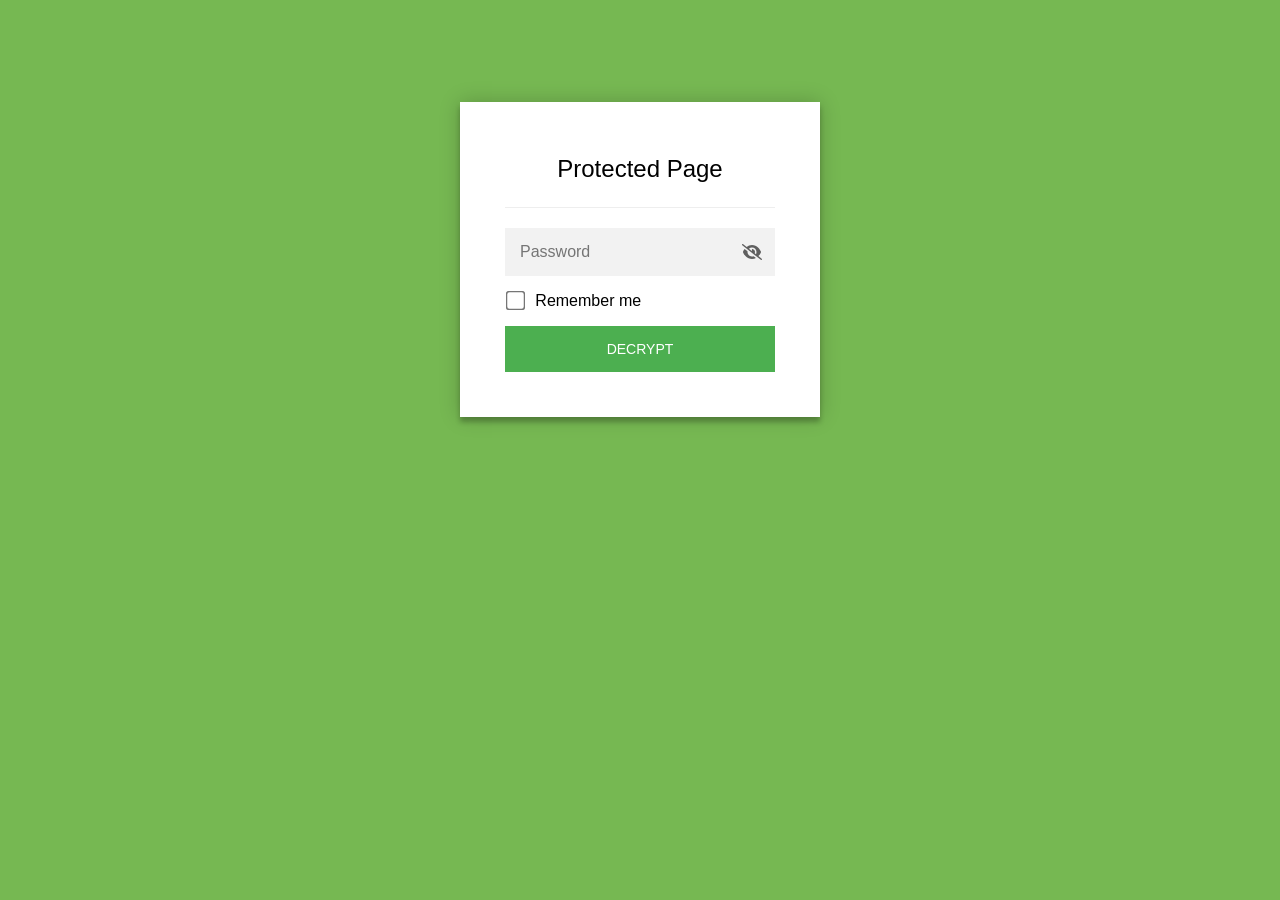
==== docs/index.html @ 64b83729 "Publish password-protected ACE prototype to GitHub Pages 加密版（StatiCrypt）放在 docs/，供 GitHub Pages 發佈。 " ====
<!DOCTYPE html>
<html class="staticrypt-html">
    <head>
        <meta charset="utf-8" />
        <title>Protected Page</title>
        <meta name="viewport" content="width=device-width, initial-scale=1" />

        <!-- do not cache this page -->
        <meta http-equiv="cache-control" content="max-age=0" />
        <meta http-equiv="cache-control" content="no-cache" />
        <meta http-equiv="expires" content="0" />
        <meta http-equiv="expires" content="Tue, 01 Jan 1980 1:00:00 GMT" />
        <meta http-equiv="pragma" content="no-cache" />

        <style>
            .staticrypt-hr {
                margin-top: 20px;
                margin-bottom: 20px;
                border: 0;
                border-top: 1px solid #eee;
            }

            .staticrypt-page {
                width: 360px;
                padding: 8% 0 0;
                margin: auto;
                box-sizing: border-box;
            }

            .staticrypt-form {
                position: relative;
                z-index: 1;
                background: #ffffff;
                max-width: 360px;
                margin: 0 auto 100px;
                padding: 45px;
                text-align: center;
                box-shadow: 0 0 20px 0 rgba(0, 0, 0, 0.2), 0 5px 5px 0 rgba(0, 0, 0, 0.24);
            }

            .staticrypt-form input[type="password"],
            input[type="text"] {
                background: inherit;
                border: 0;
                box-sizing: border-box; /* This ensures padding is included in the total width */
                font-size: 14px;
                outline: 0;
                padding: 15px 30px 15px 15px; /* Adjust the padding to ensure there is space for the icon */
                width: 100%;
            }

            .staticrypt-password-container {
                position: relative;
                outline: 0;
                background: #f2f2f2;
                width: 100%;
                border: 0;
                margin: 0 0 15px;
                box-sizing: border-box;
            }

            .staticrypt-toggle-password-visibility {
                cursor: pointer;
                height: 20px;
                opacity: 60%;
                padding: 13px;
                position: absolute;
                right: 0;
                top: 50%;
                transform: translateY(-50%);
                width: 20px;
            }

            .staticrypt-form .staticrypt-decrypt-button {
                text-transform: uppercase;
                outline: 0;
                background: #4CAF50;
                width: 100%;
                border: 0;
                padding: 15px;
                color: #ffffff;
                font-size: 14px;
                cursor: pointer;
            }

            .staticrypt-form .staticrypt-decrypt-button:hover,
            .staticrypt-form .staticrypt-decrypt-button:active,
            .staticrypt-form .staticrypt-decrypt-button:focus {
                background: #4CAF50;
                filter: brightness(92%);
            }

            .staticrypt-html {
                height: 100%;
            }

            .staticrypt-body {
                height: 100%;
                margin: 0;
            }

            .staticrypt-content {
                height: 100%;
                margin-bottom: 1em;
                background: #76B852;
                font-family: "Arial", sans-serif;
                -webkit-font-smoothing: antialiased;
                -moz-osx-font-smoothing: grayscale;
            }

            .staticrypt-instructions {
                margin-top: -1em;
                margin-bottom: 1em;
            }

            .staticrypt-title {
                font-size: 1.5em;
            }

            label.staticrypt-remember {
                display: flex;
                align-items: center;
                margin-bottom: 1em;
            }

            .staticrypt-remember input[type="checkbox"] {
                transform: scale(1.5);
                margin-right: 1em;
            }

            .hidden {
                display: none !important;
            }

            .staticrypt-spinner-container {
                height: 100%;
                display: flex;
                align-items: center;
                justify-content: center;
            }

            .staticrypt-spinner {
                display: inline-block;
                width: 2rem;
                height: 2rem;
                vertical-align: text-bottom;
                border: 0.25em solid gray;
                border-right-color: transparent;
                border-radius: 50%;
                -webkit-animation: spinner-border 0.75s linear infinite;
                animation: spinner-border 0.75s linear infinite;
                animation-duration: 0.75s;
                animation-timing-function: linear;
                animation-delay: 0s;
                animation-iteration-count: infinite;
                animation-direction: normal;
                animation-fill-mode: none;
                animation-play-state: running;
                animation-name: spinner-border;
            }

            @keyframes spinner-border {
                100% {
                    transform: rotate(360deg);
                }
            }

            @media screen and (-webkit-min-device-pixel-ratio: 0) {
                .staticrypt-form input[type="password"],
                input[type="text"] {
                    font-size: 16px;
                }
            }
        </style>
    </head>

    <body class="staticrypt-body">
        <div id="staticrypt_loading" class="staticrypt-spinner-container">
            <div class="staticrypt-spinner"></div>
        </div>

        <div id="staticrypt_content" class="staticrypt-content hidden">
            <div class="staticrypt-page">
                <div class="staticrypt-form">
                    <div class="staticrypt-instructions">
                        <p class="staticrypt-title">Protected Page</p>
                        <p></p>
                    </div>

                    <hr class="staticrypt-hr" />

                    <form id="staticrypt-form" action="#" method="post">
                        <div class="staticrypt-password-container">
                            <input
                                id="staticrypt-password"
                                type="password"
                                name="password"
                                placeholder="Password"
                                autofocus
                            />

                            <img
                                class="staticrypt-toggle-password-visibility"
                                alt="Show password"
                                title="Show password"
                                src="[data-uri]"
                            />
                        </div>

                        <label id="staticrypt-remember-label" class="staticrypt-remember hidden">
                            <input id="staticrypt-remember" type="checkbox" name="remember" />
                            Remember me
                        </label>

                        <input type="submit" class="staticrypt-decrypt-button" value="DECRYPT" />
                    </form>
                </div>
            </div>
        </div>

        <script>
            // these variables will be filled when generating the file - the template format is 'variable_name'
            const staticryptInitiator = ((function(){
  const exports = {};
  const cryptoEngine = ((function(){
  const exports = {};
  const { subtle } = crypto;

const IV_BITS = 16 * 8;
const HEX_BITS = 4;
const ENCRYPTION_ALGO = "AES-CBC";

/**
 * Translates between utf8 encoded hexadecimal strings
 * and Uint8Array bytes.
 */
const HexEncoder = {
    /**
     * hex string -> bytes
     * @param {string} hexString
     * @returns {Uint8Array}
     */
    parse: function (hexString) {
        if (hexString.length % 2 !== 0) throw "Invalid hexString";
        const arrayBuffer = new Uint8Array(hexString.length / 2);

        for (let i = 0; i < hexString.length; i += 2) {
            const byteValue = parseInt(hexString.substring(i, i + 2), 16);
            if (isNaN(byteValue)) {
                throw "Invalid hexString";
            }
            arrayBuffer[i / 2] = byteValue;
        }
        return arrayBuffer;
    },

    /**
     * bytes -> hex string
     * @param {Uint8Array} bytes
     * @returns {string}
     */
    stringify: function (bytes) {
        const hexBytes = [];

        for (let i = 0; i < bytes.length; ++i) {
            let byteString = bytes[i].toString(16);
            if (byteString.length < 2) {
                byteString = "0" + byteString;
            }
            hexBytes.push(byteString);
        }
        return hexBytes.join("");
    },
};

/**
 * Translates between utf8 strings and Uint8Array bytes.
 */
const UTF8Encoder = {
    parse: function (str) {
        return new TextEncoder().encode(str);
    },

    stringify: function (bytes) {
        return new TextDecoder().decode(bytes);
    },
};

/**
 * Salt and encrypt a msg with a password.
 */
async function encrypt(msg, hashedPassword) {
    // Must be 16 bytes, unpredictable, and preferably cryptographically random. However, it need not be secret.
    // https://developer.mozilla.org/en-US/docs/Web/API/SubtleCrypto/encrypt#parameters
    const iv = crypto.getRandomValues(new Uint8Array(IV_BITS / 8));

    const key = await subtle.importKey("raw", HexEncoder.parse(hashedPassword), ENCRYPTION_ALGO, false, ["encrypt"]);

    const encrypted = await subtle.encrypt(
        {
            name: ENCRYPTION_ALGO,
            iv: iv,
        },
        key,
        UTF8Encoder.parse(msg)
    );

    // iv will be 32 hex characters, we prepend it to the ciphertext for use in decryption
    return HexEncoder.stringify(iv) + HexEncoder.stringify(new Uint8Array(encrypted));
}
exports.encrypt = encrypt;

/**
 * Decrypt a salted msg using a password.
 *
 * @param {string} encryptedMsg
 * @param {string} hashedPassword
 * @returns {Promise<string>}
 */
async function decrypt(encryptedMsg, hashedPassword) {
    const ivLength = IV_BITS / HEX_BITS;
    const iv = HexEncoder.parse(encryptedMsg.substring(0, ivLength));
    const encrypted = encryptedMsg.substring(ivLength);

    const key = await subtle.importKey("raw", HexEncoder.parse(hashedPassword), ENCRYPTION_ALGO, false, ["decrypt"]);

    const outBuffer = await subtle.decrypt(
        {
            name: ENCRYPTION_ALGO,
            iv: iv,
        },
        key,
        HexEncoder.parse(encrypted)
    );

    return UTF8Encoder.stringify(new Uint8Array(outBuffer));
}
exports.decrypt = decrypt;

/**
 * Salt and hash the password so it can be stored in localStorage without opening a password reuse vulnerability.
 *
 * @param {string} password
 * @param {string} salt
 * @returns {Promise<string>}
 */
async function hashPassword(password, salt) {
    // we hash the password in multiple steps, each adding more iterations. This is because we used to allow less
    // iterations, so for backward compatibility reasons, we need to support going from that to more iterations.
    let hashedPassword = await hashLegacyRound(password, salt);

    hashedPassword = await hashSecondRound(hashedPassword, salt);

    return hashThirdRound(hashedPassword, salt);
}
exports.hashPassword = hashPassword;

/**
 * This hashes the password with 1k iterations. This is a low number, we need this function to support backwards
 * compatibility.
 *
 * @param {string} password
 * @param {string} salt
 * @returns {Promise<string>}
 */
function hashLegacyRound(password, salt) {
    return pbkdf2(password, salt, 1000, "SHA-1");
}
exports.hashLegacyRound = hashLegacyRound;

/**
 * Add a second round of iterations. This is because we used to use 1k, so for backwards compatibility with
 * remember-me/autodecrypt links, we need to support going from that to more iterations.
 *
 * @param hashedPassword
 * @param salt
 * @returns {Promise<string>}
 */
function hashSecondRound(hashedPassword, salt) {
    return pbkdf2(hashedPassword, salt, 14000, "SHA-256");
}
exports.hashSecondRound = hashSecondRound;

/**
 * Add a third round of iterations to bring total number to 600k. This is because we used to use 1k, then 15k, so for
 * backwards compatibility with remember-me/autodecrypt links, we need to support going from that to more iterations.
 *
 * @param hashedPassword
 * @param salt
 * @returns {Promise<string>}
 */
function hashThirdRound(hashedPassword, salt) {
    return pbkdf2(hashedPassword, salt, 585000, "SHA-256");
}
exports.hashThirdRound = hashThirdRound;

/**
 * Salt and hash the password so it can be stored in localStorage without opening a password reuse vulnerability.
 *
 * @param {string} password
 * @param {string} salt
 * @param {int} iterations
 * @param {string} hashAlgorithm
 * @returns {Promise<string>}
 */
async function pbkdf2(password, salt, iterations, hashAlgorithm) {
    const key = await subtle.importKey("raw", UTF8Encoder.parse(password), "PBKDF2", false, ["deriveBits"]);

    const keyBytes = await subtle.deriveBits(
        {
            name: "PBKDF2",
            hash: hashAlgorithm,
            iterations,
            salt: UTF8Encoder.parse(salt),
        },
        key,
        256
    );

    return HexEncoder.stringify(new Uint8Array(keyBytes));
}

function generateRandomSalt() {
    const bytes = crypto.getRandomValues(new Uint8Array(128 / 8));

    return HexEncoder.stringify(new Uint8Array(bytes));
}
exports.generateRandomSalt = generateRandomSalt;

async function signMessage(hashedPassword, message) {
    const key = await subtle.importKey(
        "raw",
        HexEncoder.parse(hashedPassword),
        {
            name: "HMAC",
            hash: "SHA-256",
        },
        false,
        ["sign"]
    );
    const signature = await subtle.sign("HMAC", key, UTF8Encoder.parse(message));

    return HexEncoder.stringify(new Uint8Array(signature));
}
exports.signMessage = signMessage;

function getRandomAlphanum() {
    const possibleCharacters = "abcdefghijklmnopqrstuvwxyzABCDEFGHIJKLMNOPQRSTUVWXYZ0123456789";

    let byteArray;
    let parsedInt;

    // Keep generating new random bytes until we get a value that falls
    // within a range that can be evenly divided by possibleCharacters.length
    do {
        byteArray = crypto.getRandomValues(new Uint8Array(1));
        // extract the lowest byte to get an int from 0 to 255 (probably unnecessary, since we're only generating 1 byte)
        parsedInt = byteArray[0] & 0xff;
    } while (parsedInt >= 256 - (256 % possibleCharacters.length));

    // Take the modulo of the parsed integer to get a random number between 0 and totalLength - 1
    const randomIndex = parsedInt % possibleCharacters.length;

    return possibleCharacters[randomIndex];
}

/**
 * Generate a random string of a given length.
 *
 * @param {int} length
 * @returns {string}
 */
function generateRandomString(length) {
    let randomString = "";

    for (let i = 0; i < length; i++) {
        randomString += getRandomAlphanum();
    }

    return randomString;
}
exports.generateRandomString = generateRandomString;

  return exports;
})());
const codec = ((function(){
  const exports = {};
  /**
 * Initialize the codec with the provided cryptoEngine - this return functions to encode and decode messages.
 *
 * @param cryptoEngine - the engine to use for encryption / decryption
 */
function init(cryptoEngine) {
    const exports = {};

    /**
     * Top-level function for encoding a message.
     * Includes password hashing, encryption, and signing.
     *
     * @param {string} msg
     * @param {string} password
     * @param {string} salt
     *
     * @returns {string} The encoded text
     */
    async function encode(msg, password, salt) {
        const hashedPassword = await cryptoEngine.hashPassword(password, salt);

        const encrypted = await cryptoEngine.encrypt(msg, hashedPassword);

        // we use the hashed password in the HMAC because this is effectively what will be used a password (so we can store
        // it in localStorage safely, we don't use the clear text password)
        const hmac = await cryptoEngine.signMessage(hashedPassword, encrypted);

        return hmac + encrypted;
    }
    exports.encode = encode;

    /**
     * Encode using a password that has already been hashed. This is useful to encode multiple messages in a row, that way
     * we don't need to hash the password multiple times.
     *
     * @param {string} msg
     * @param {string} hashedPassword
     *
     * @returns {string} The encoded text
     */
    async function encodeWithHashedPassword(msg, hashedPassword) {
        const encrypted = await cryptoEngine.encrypt(msg, hashedPassword);

        // we use the hashed password in the HMAC because this is effectively what will be used a password (so we can store
        // it in localStorage safely, we don't use the clear text password)
        const hmac = await cryptoEngine.signMessage(hashedPassword, encrypted);

        return hmac + encrypted;
    }
    exports.encodeWithHashedPassword = encodeWithHashedPassword;

    /**
     * Top-level function for decoding a message.
     * Includes signature check and decryption.
     *
     * @param {string} signedMsg
     * @param {string} hashedPassword
     * @param {string} salt
     * @param {int} backwardCompatibleAttempt
     * @param {string} originalPassword
     *
     * @returns {Object} {success: true, decoded: string} | {success: false, message: string}
     */
    async function decode(signedMsg, hashedPassword, salt, backwardCompatibleAttempt = 0, originalPassword = "") {
        const encryptedHMAC = signedMsg.substring(0, 64);
        const encryptedMsg = signedMsg.substring(64);
        const decryptedHMAC = await cryptoEngine.signMessage(hashedPassword, encryptedMsg);

        if (decryptedHMAC !== encryptedHMAC) {
            // we have been raising the number of iterations in the hashing algorithm multiple times, so to support the old
            // remember-me/autodecrypt links we need to try bringing the old hashes up to speed.
            originalPassword = originalPassword || hashedPassword;
            if (backwardCompatibleAttempt === 0) {
                const updatedHashedPassword = await cryptoEngine.hashThirdRound(originalPassword, salt);

                return decode(signedMsg, updatedHashedPassword, salt, backwardCompatibleAttempt + 1, originalPassword);
            }
            if (backwardCompatibleAttempt === 1) {
                let updatedHashedPassword = await cryptoEngine.hashSecondRound(originalPassword, salt);
                updatedHashedPassword = await cryptoEngine.hashThirdRound(updatedHashedPassword, salt);

                return decode(signedMsg, updatedHashedPassword, salt, backwardCompatibleAttempt + 1, originalPassword);
            }

            return { success: false, message: "Signature mismatch" };
        }

        return {
            success: true,
            decoded: await cryptoEngine.decrypt(encryptedMsg, hashedPassword),
        };
    }
    exports.decode = decode;

    return exports;
}
exports.init = init;

  return exports;
})());
const decode = codec.init(cryptoEngine).decode;

/**
 * Initialize the staticrypt module, that exposes functions callbable by the password_template.
 *
 * @param {{
 *  staticryptEncryptedMsgUniqueVariableName: string,
 *  isRememberEnabled: boolean,
 *  rememberDurationInDays: number,
 *  staticryptSaltUniqueVariableName: string,
 * }} staticryptConfig - object of data that is stored on the password_template at encryption time.
 *
 * @param {{
 *  rememberExpirationKey: string,
 *  rememberPassphraseKey: string,
 *  replaceHtmlCallback: function,
 *  clearLocalStorageCallback: function,
 * }} templateConfig - object of data that can be configured by a custom password_template.
 */
function init(staticryptConfig, templateConfig) {
    const exports = {};

    /**
     * Decrypt our encrypted page, replace the whole HTML.
     *
     * @param {string} hashedPassword
     * @returns {Promise<boolean>}
     */
    async function decryptAndReplaceHtml(hashedPassword) {
        const { staticryptEncryptedMsgUniqueVariableName, staticryptSaltUniqueVariableName } = staticryptConfig;
        const { replaceHtmlCallback } = templateConfig;

        const result = await decode(
            staticryptEncryptedMsgUniqueVariableName,
            hashedPassword,
            staticryptSaltUniqueVariableName
        );
        if (!result.success) {
            return false;
        }
        const plainHTML = result.decoded;

        // if the user configured a callback call it, otherwise just replace the whole HTML
        if (typeof replaceHtmlCallback === "function") {
            replaceHtmlCallback(plainHTML);
        } else {
            document.write(plainHTML);
            document.close();
        }

        return true;
    }

    /**
     * Attempt to decrypt the page and replace the whole HTML.
     *
     * @param {string} password
     * @param {boolean} isRememberChecked
     *
     * @returns {Promise<{isSuccessful: boolean, hashedPassword?: string}>} - we return an object, so that if we want to
     *   expose more information in the future we can do it without breaking the password_template
     */
    async function handleDecryptionOfPage(password, isRememberChecked) {
        const { staticryptSaltUniqueVariableName } = staticryptConfig;

        // decrypt and replace the whole page
        const hashedPassword = await cryptoEngine.hashPassword(password, staticryptSaltUniqueVariableName);
        return handleDecryptionOfPageFromHash(hashedPassword, isRememberChecked);
    }
    exports.handleDecryptionOfPage = handleDecryptionOfPage;

    async function handleDecryptionOfPageFromHash(hashedPassword, isRememberChecked) {
        const { isRememberEnabled, rememberDurationInDays } = staticryptConfig;
        const { rememberExpirationKey, rememberPassphraseKey } = templateConfig;

        const isDecryptionSuccessful = await decryptAndReplaceHtml(hashedPassword);

        if (!isDecryptionSuccessful) {
            return {
                isSuccessful: false,
                hashedPassword,
            };
        }

        // remember the hashedPassword and set its expiration if necessary
        if (isRememberEnabled && isRememberChecked) {
            window.localStorage.setItem(rememberPassphraseKey, hashedPassword);

            // set the expiration if the duration isn't 0 (meaning no expiration)
            if (rememberDurationInDays > 0) {
                window.localStorage.setItem(
                    rememberExpirationKey,
                    (new Date().getTime() + rememberDurationInDays * 24 * 60 * 60 * 1000).toString()
                );
            }
        }

        return {
            isSuccessful: true,
            hashedPassword,
        };
    }
    exports.handleDecryptionOfPageFromHash = handleDecryptionOfPageFromHash;

    /**
     * Clear localstorage from staticrypt related values
     */
    function clearLocalStorage() {
        const { clearLocalStorageCallback, rememberExpirationKey, rememberPassphraseKey } = templateConfig;

        if (typeof clearLocalStorageCallback === "function") {
            clearLocalStorageCallback();
        } else {
            localStorage.removeItem(rememberPassphraseKey);
            localStorage.removeItem(rememberExpirationKey);
        }
    }

    async function handleDecryptOnLoad() {
        let isSuccessful = await decryptOnLoadFromUrl();

        if (!isSuccessful) {
            isSuccessful = await decryptOnLoadFromRememberMe();
        }

        return { isSuccessful };
    }
    exports.handleDecryptOnLoad = handleDecryptOnLoad;

    /**
     * Clear storage if we are logging out
     *
     * @returns {boolean} - whether we logged out
     */
    function logoutIfNeeded() {
        const logoutKey = "staticrypt_logout";

        // handle logout through query param
        const queryParams = new URLSearchParams(window.location.search);
        if (queryParams.has(logoutKey)) {
            clearLocalStorage();
            return true;
        }

        // handle logout through URL fragment
        const hash = window.location.hash.substring(1);
        if (hash.includes(logoutKey)) {
            clearLocalStorage();
            return true;
        }

        return false;
    }

    /**
     * To be called on load: check if we want to try to decrypt and replace the HTML with the decrypted content, and
     * try to do it if needed.
     *
     * @returns {Promise<boolean>} true if we derypted and replaced the whole page, false otherwise
     */
    async function decryptOnLoadFromRememberMe() {
        const { rememberDurationInDays } = staticryptConfig;
        const { rememberExpirationKey, rememberPassphraseKey } = templateConfig;

        // if we are login out, terminate
        if (logoutIfNeeded()) {
            return false;
        }

        // if there is expiration configured, check if we're not beyond the expiration
        if (rememberDurationInDays && rememberDurationInDays > 0) {
            const expiration = localStorage.getItem(rememberExpirationKey),
                isExpired = expiration && new Date().getTime() > parseInt(expiration);

            if (isExpired) {
                clearLocalStorage();
                return false;
            }
        }

        const hashedPassword = localStorage.getItem(rememberPassphraseKey);

        if (hashedPassword) {
            // try to decrypt
            const isDecryptionSuccessful = await decryptAndReplaceHtml(hashedPassword);

            // if the decryption is unsuccessful the password might be wrong - silently clear the saved data and let
            // the user fill the password form again
            if (!isDecryptionSuccessful) {
                clearLocalStorage();
                return false;
            }

            return true;
        }

        return false;
    }

    async function decryptOnLoadFromUrl() {
        const passwordKey = "staticrypt_pwd";
        const rememberMeKey = "remember_me";

        // try to get the password from the query param (for backward compatibility - we now want to avoid this method,
        // since it sends the hashed password to the server which isn't needed)
        const queryParams = new URLSearchParams(window.location.search);
        const hashedPasswordQuery = queryParams.get(passwordKey);
        const rememberMeQuery = queryParams.get(rememberMeKey);

        const urlFragment = window.location.hash.substring(1);
        // get the password from the url fragment
        const hashedPasswordRegexMatch = urlFragment.match(new RegExp(passwordKey + "=([^&]*)"));
        const hashedPasswordFragment = hashedPasswordRegexMatch ? hashedPasswordRegexMatch[1] : null;
        const rememberMeFragment = urlFragment.includes(rememberMeKey);

        const hashedPassword = hashedPasswordFragment || hashedPasswordQuery;
        const rememberMe = rememberMeFragment || rememberMeQuery;

        if (hashedPassword) {
            return handleDecryptionOfPageFromHash(hashedPassword, rememberMe);
        }

        return false;
    }

    return exports;
}
exports.init = init;

  return exports;
})());
            const templateError = "Bad password!",
                templateToggleAltShow = "Show password",
                templateToggleAltHide = "Hide password",
                isRememberEnabled = true,
                staticryptConfig = {"staticryptEncryptedMsgUniqueVariableName":"[base64]","isRememberEnabled":true,"rememberDurationInDays":0,"staticryptSaltUniqueVariableName":"3ba72e2b599adde0d7d4eb8ea435933c"};

            // you can edit these values to customize some of the behavior of StatiCrypt
            const templateConfig = {
                rememberExpirationKey: "staticrypt_expiration",
                rememberPassphraseKey: "staticrypt_passphrase",
                replaceHtmlCallback: null,
                clearLocalStorageCallback: null,
            };

            // init the staticrypt engine
            const staticrypt = staticryptInitiator.init(staticryptConfig, templateConfig);

            // try to automatically decrypt on load if there is a saved password
            window.onload = async function () {
                const { isSuccessful } = await staticrypt.handleDecryptOnLoad();

                // if we didn't decrypt anything on load, show the password prompt. Otherwise the content has already been
                // replaced, no need to do anything
                if (!isSuccessful) {
                    // hide loading screen
                    document.getElementById("staticrypt_loading").classList.add("hidden");
                    document.getElementById("staticrypt_content").classList.remove("hidden");
                    document.getElementById("staticrypt-password").focus();

                    // show the remember me checkbox
                    if (isRememberEnabled) {
                        document.getElementById("staticrypt-remember-label").classList.remove("hidden");
                    }
                }
            };

            // toggle password visibility
            const toggleIcon = document.querySelector(".staticrypt-toggle-password-visibility");
            // these two icons are coming from FontAwesome
            const imgSrcEyeClosed =
                "[data-uri]";
            const imgSrcEyeOpened =
                "[data-uri]";
            toggleIcon.addEventListener("click", function () {
                const passwordInput = document.getElementById("staticrypt-password");
                if (passwordInput.type === "password") {
                    passwordInput.type = "text";
                    toggleIcon.src = imgSrcEyeOpened;
                    toggleIcon.alt = templateToggleAltHide;
                    toggleIcon.title = templateToggleAltHide;
                } else {
                    passwordInput.type = "password";
                    toggleIcon.src = imgSrcEyeClosed;
                    toggleIcon.alt = templateToggleAltShow;
                    toggleIcon.title = templateToggleAltShow;
                }
            });

            // handle password form submission
            document.getElementById("staticrypt-form").addEventListener("submit", async function (e) {
                e.preventDefault();

                const password = document.getElementById("staticrypt-password").value,
                    isRememberChecked = document.getElementById("staticrypt-remember").checked;

                const { isSuccessful } = await staticrypt.handleDecryptionOfPage(password, isRememberChecked);

                if (!isSuccessful) {
                    alert(templateError);
                }
            });
        </script>
    </body>
</html>
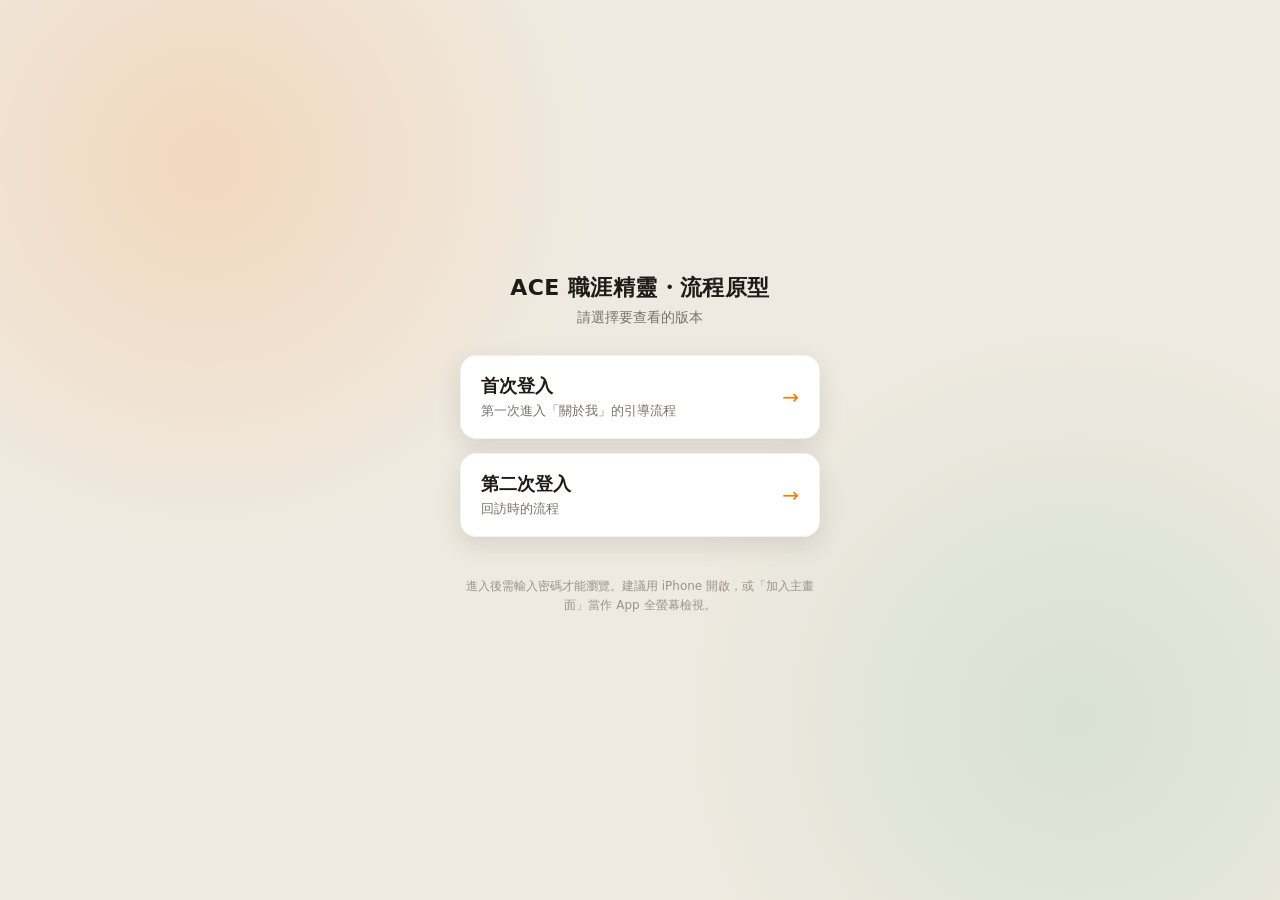
==== commit 6c9321d4: "Split prototype into two full-screen single-phone pages - first-login.html (首次登入, mode c) / second-l" ====
--- a/docs/index.html
+++ b/docs/index.html
@@ -1,892 +1,62 @@
 <!DOCTYPE html>
-<html class="staticrypt-html">
-    <head>
-        <meta charset="utf-8" />
-        <title>Protected Page</title>
-        <meta name="viewport" content="width=device-width, initial-scale=1" />
-
-        <!-- do not cache this page -->
-        <meta http-equiv="cache-control" content="max-age=0" />
-        <meta http-equiv="cache-control" content="no-cache" />
-        <meta http-equiv="expires" content="0" />
-        <meta http-equiv="expires" content="Tue, 01 Jan 1980 1:00:00 GMT" />
-        <meta http-equiv="pragma" content="no-cache" />
-
-        <style>
-            .staticrypt-hr {
-                margin-top: 20px;
-                margin-bottom: 20px;
-                border: 0;
-                border-top: 1px solid #eee;
-            }
-
-            .staticrypt-page {
-                width: 360px;
-                padding: 8% 0 0;
-                margin: auto;
-                box-sizing: border-box;
-            }
-
-            .staticrypt-form {
-                position: relative;
-                z-index: 1;
-                background: #ffffff;
-                max-width: 360px;
-                margin: 0 auto 100px;
-                padding: 45px;
-                text-align: center;
-                box-shadow: 0 0 20px 0 rgba(0, 0, 0, 0.2), 0 5px 5px 0 rgba(0, 0, 0, 0.24);
-            }
-
-            .staticrypt-form input[type="password"],
-            input[type="text"] {
-                background: inherit;
-                border: 0;
-                box-sizing: border-box; /* This ensures padding is included in the total width */
-                font-size: 14px;
-                outline: 0;
-                padding: 15px 30px 15px 15px; /* Adjust the padding to ensure there is space for the icon */
-                width: 100%;
-            }
-
-            .staticrypt-password-container {
-                position: relative;
-                outline: 0;
-                background: #f2f2f2;
-                width: 100%;
-                border: 0;
-                margin: 0 0 15px;
-                box-sizing: border-box;
-            }
-
-            .staticrypt-toggle-password-visibility {
-                cursor: pointer;
-                height: 20px;
-                opacity: 60%;
-                padding: 13px;
-                position: absolute;
-                right: 0;
-                top: 50%;
-                transform: translateY(-50%);
-                width: 20px;
-            }
-
-            .staticrypt-form .staticrypt-decrypt-button {
-                text-transform: uppercase;
-                outline: 0;
-                background: #4CAF50;
-                width: 100%;
-                border: 0;
-                padding: 15px;
-                color: #ffffff;
-                font-size: 14px;
-                cursor: pointer;
-            }
-
-            .staticrypt-form .staticrypt-decrypt-button:hover,
-            .staticrypt-form .staticrypt-decrypt-button:active,
-            .staticrypt-form .staticrypt-decrypt-button:focus {
-                background: #4CAF50;
-                filter: brightness(92%);
-            }
-
-            .staticrypt-html {
-                height: 100%;
-            }
-
-            .staticrypt-body {
-                height: 100%;
-                margin: 0;
-            }
-
-            .staticrypt-content {
-                height: 100%;
-                margin-bottom: 1em;
-                background: #76B852;
-                font-family: "Arial", sans-serif;
-                -webkit-font-smoothing: antialiased;
-                -moz-osx-font-smoothing: grayscale;
-            }
-
-            .staticrypt-instructions {
-                margin-top: -1em;
-                margin-bottom: 1em;
-            }
-
-            .staticrypt-title {
-                font-size: 1.5em;
-            }
-
-            label.staticrypt-remember {
-                display: flex;
-                align-items: center;
-                margin-bottom: 1em;
-            }
-
-            .staticrypt-remember input[type="checkbox"] {
-                transform: scale(1.5);
-                margin-right: 1em;
-            }
-
-            .hidden {
-                display: none !important;
-            }
-
-            .staticrypt-spinner-container {
-                height: 100%;
-                display: flex;
-                align-items: center;
-                justify-content: center;
-            }
-
-            .staticrypt-spinner {
-                display: inline-block;
-                width: 2rem;
-                height: 2rem;
-                vertical-align: text-bottom;
-                border: 0.25em solid gray;
-                border-right-color: transparent;
-                border-radius: 50%;
-                -webkit-animation: spinner-border 0.75s linear infinite;
-                animation: spinner-border 0.75s linear infinite;
-                animation-duration: 0.75s;
-                animation-timing-function: linear;
-                animation-delay: 0s;
-                animation-iteration-count: infinite;
-                animation-direction: normal;
-                animation-fill-mode: none;
-                animation-play-state: running;
-                animation-name: spinner-border;
-            }
-
-            @keyframes spinner-border {
-                100% {
-                    transform: rotate(360deg);
-                }
-            }
-
-            @media screen and (-webkit-min-device-pixel-ratio: 0) {
-                .staticrypt-form input[type="password"],
-                input[type="text"] {
-                    font-size: 16px;
-                }
-            }
-        </style>
-    </head>
-
-    <body class="staticrypt-body">
-        <div id="staticrypt_loading" class="staticrypt-spinner-container">
-            <div class="staticrypt-spinner"></div>
-        </div>
-
-        <div id="staticrypt_content" class="staticrypt-content hidden">
-            <div class="staticrypt-page">
-                <div class="staticrypt-form">
-                    <div class="staticrypt-instructions">
-                        <p class="staticrypt-title">Protected Page</p>
-                        <p></p>
-                    </div>
-
-                    <hr class="staticrypt-hr" />
-
-                    <form id="staticrypt-form" action="#" method="post">
-                        <div class="staticrypt-password-container">
-                            <input
-                                id="staticrypt-password"
-                                type="password"
-                                name="password"
-                                placeholder="Password"
-                                autofocus
-                            />
-
-                            <img
-                                class="staticrypt-toggle-password-visibility"
-                                alt="Show password"
-                                title="Show password"
-                                src="[data-uri]"
-                            />
-                        </div>
-
-                        <label id="staticrypt-remember-label" class="staticrypt-remember hidden">
-                            <input id="staticrypt-remember" type="checkbox" name="remember" />
-                            Remember me
-                        </label>
-
-                        <input type="submit" class="staticrypt-decrypt-button" value="DECRYPT" />
-                    </form>
-                </div>
-            </div>
-        </div>
-
-        <script>
-            // these variables will be filled when generating the file - the template format is 'variable_name'
-            const staticryptInitiator = ((function(){
-  const exports = {};
-  const cryptoEngine = ((function(){
-  const exports = {};
-  const { subtle } = crypto;
-
-const IV_BITS = 16 * 8;
-const HEX_BITS = 4;
-const ENCRYPTION_ALGO = "AES-CBC";
-
-/**
- * Translates between utf8 encoded hexadecimal strings
- * and Uint8Array bytes.
- */
-const HexEncoder = {
-    /**
-     * hex string -> bytes
-     * @param {string} hexString
-     * @returns {Uint8Array}
-     */
-    parse: function (hexString) {
-        if (hexString.length % 2 !== 0) throw "Invalid hexString";
-        const arrayBuffer = new Uint8Array(hexString.length / 2);
-
-        for (let i = 0; i < hexString.length; i += 2) {
-            const byteValue = parseInt(hexString.substring(i, i + 2), 16);
-            if (isNaN(byteValue)) {
-                throw "Invalid hexString";
-            }
-            arrayBuffer[i / 2] = byteValue;
-        }
-        return arrayBuffer;
-    },
-
-    /**
-     * bytes -> hex string
-     * @param {Uint8Array} bytes
-     * @returns {string}
-     */
-    stringify: function (bytes) {
-        const hexBytes = [];
-
-        for (let i = 0; i < bytes.length; ++i) {
-            let byteString = bytes[i].toString(16);
-            if (byteString.length < 2) {
-                byteString = "0" + byteString;
-            }
-            hexBytes.push(byteString);
-        }
-        return hexBytes.join("");
-    },
-};
-
-/**
- * Translates between utf8 strings and Uint8Array bytes.
- */
-const UTF8Encoder = {
-    parse: function (str) {
-        return new TextEncoder().encode(str);
-    },
-
-    stringify: function (bytes) {
-        return new TextDecoder().decode(bytes);
-    },
-};
-
-/**
- * Salt and encrypt a msg with a password.
- */
-async function encrypt(msg, hashedPassword) {
-    // Must be 16 bytes, unpredictable, and preferably cryptographically random. However, it need not be secret.
-    // https://developer.mozilla.org/en-US/docs/Web/API/SubtleCrypto/encrypt#parameters
-    const iv = crypto.getRandomValues(new Uint8Array(IV_BITS / 8));
-
-    const key = await subtle.importKey("raw", HexEncoder.parse(hashedPassword), ENCRYPTION_ALGO, false, ["encrypt"]);
-
-    const encrypted = await subtle.encrypt(
-        {
-            name: ENCRYPTION_ALGO,
-            iv: iv,
-        },
-        key,
-        UTF8Encoder.parse(msg)
-    );
-
-    // iv will be 32 hex characters, we prepend it to the ciphertext for use in decryption
-    return HexEncoder.stringify(iv) + HexEncoder.stringify(new Uint8Array(encrypted));
-}
-exports.encrypt = encrypt;
-
-/**
- * Decrypt a salted msg using a password.
- *
- * @param {string} encryptedMsg
- * @param {string} hashedPassword
- * @returns {Promise<string>}
- */
-async function decrypt(encryptedMsg, hashedPassword) {
-    const ivLength = IV_BITS / HEX_BITS;
-    const iv = HexEncoder.parse(encryptedMsg.substring(0, ivLength));
-    const encrypted = encryptedMsg.substring(ivLength);
-
-    const key = await subtle.importKey("raw", HexEncoder.parse(hashedPassword), ENCRYPTION_ALGO, false, ["decrypt"]);
-
-    const outBuffer = await subtle.decrypt(
-        {
-            name: ENCRYPTION_ALGO,
-            iv: iv,
-        },
-        key,
-        HexEncoder.parse(encrypted)
-    );
-
-    return UTF8Encoder.stringify(new Uint8Array(outBuffer));
-}
-exports.decrypt = decrypt;
-
-/**
- * Salt and hash the password so it can be stored in localStorage without opening a password reuse vulnerability.
- *
- * @param {string} password
- * @param {string} salt
- * @returns {Promise<string>}
- */
-async function hashPassword(password, salt) {
-    // we hash the password in multiple steps, each adding more iterations. This is because we used to allow less
-    // iterations, so for backward compatibility reasons, we need to support going from that to more iterations.
-    let hashedPassword = await hashLegacyRound(password, salt);
-
-    hashedPassword = await hashSecondRound(hashedPassword, salt);
-
-    return hashThirdRound(hashedPassword, salt);
-}
-exports.hashPassword = hashPassword;
-
-/**
- * This hashes the password with 1k iterations. This is a low number, we need this function to support backwards
- * compatibility.
- *
- * @param {string} password
- * @param {string} salt
- * @returns {Promise<string>}
- */
-function hashLegacyRound(password, salt) {
-    return pbkdf2(password, salt, 1000, "SHA-1");
-}
-exports.hashLegacyRound = hashLegacyRound;
-
-/**
- * Add a second round of iterations. This is because we used to use 1k, so for backwards compatibility with
- * remember-me/autodecrypt links, we need to support going from that to more iterations.
- *
- * @param hashedPassword
- * @param salt
- * @returns {Promise<string>}
- */
-function hashSecondRound(hashedPassword, salt) {
-    return pbkdf2(hashedPassword, salt, 14000, "SHA-256");
-}
-exports.hashSecondRound = hashSecondRound;
-
-/**
- * Add a third round of iterations to bring total number to 600k. This is because we used to use 1k, then 15k, so for
- * backwards compatibility with remember-me/autodecrypt links, we need to support going from that to more iterations.
- *
- * @param hashedPassword
- * @param salt
- * @returns {Promise<string>}
- */
-function hashThirdRound(hashedPassword, salt) {
-    return pbkdf2(hashedPassword, salt, 585000, "SHA-256");
-}
-exports.hashThirdRound = hashThirdRound;
-
-/**
- * Salt and hash the password so it can be stored in localStorage without opening a password reuse vulnerability.
- *
- * @param {string} password
- * @param {string} salt
- * @param {int} iterations
- * @param {string} hashAlgorithm
- * @returns {Promise<string>}
- */
-async function pbkdf2(password, salt, iterations, hashAlgorithm) {
-    const key = await subtle.importKey("raw", UTF8Encoder.parse(password), "PBKDF2", false, ["deriveBits"]);
-
-    const keyBytes = await subtle.deriveBits(
-        {
-            name: "PBKDF2",
-            hash: hashAlgorithm,
-            iterations,
-            salt: UTF8Encoder.parse(salt),
-        },
-        key,
-        256
-    );
-
-    return HexEncoder.stringify(new Uint8Array(keyBytes));
-}
-
-function generateRandomSalt() {
-    const bytes = crypto.getRandomValues(new Uint8Array(128 / 8));
-
-    return HexEncoder.stringify(new Uint8Array(bytes));
-}
-exports.generateRandomSalt = generateRandomSalt;
-
-async function signMessage(hashedPassword, message) {
-    const key = await subtle.importKey(
-        "raw",
-        HexEncoder.parse(hashedPassword),
-        {
-            name: "HMAC",
-            hash: "SHA-256",
-        },
-        false,
-        ["sign"]
-    );
-    const signature = await subtle.sign("HMAC", key, UTF8Encoder.parse(message));
-
-    return HexEncoder.stringify(new Uint8Array(signature));
-}
-exports.signMessage = signMessage;
-
-function getRandomAlphanum() {
-    const possibleCharacters = "abcdefghijklmnopqrstuvwxyzABCDEFGHIJKLMNOPQRSTUVWXYZ0123456789";
-
-    let byteArray;
-    let parsedInt;
-
-    // Keep generating new random bytes until we get a value that falls
-    // within a range that can be evenly divided by possibleCharacters.length
-    do {
-        byteArray = crypto.getRandomValues(new Uint8Array(1));
-        // extract the lowest byte to get an int from 0 to 255 (probably unnecessary, since we're only generating 1 byte)
-        parsedInt = byteArray[0] & 0xff;
-    } while (parsedInt >= 256 - (256 % possibleCharacters.length));
-
-    // Take the modulo of the parsed integer to get a random number between 0 and totalLength - 1
-    const randomIndex = parsedInt % possibleCharacters.length;
-
-    return possibleCharacters[randomIndex];
-}
-
-/**
- * Generate a random string of a given length.
- *
- * @param {int} length
- * @returns {string}
- */
-function generateRandomString(length) {
-    let randomString = "";
-
-    for (let i = 0; i < length; i++) {
-        randomString += getRandomAlphanum();
-    }
-
-    return randomString;
-}
-exports.generateRandomString = generateRandomString;
-
-  return exports;
-})());
-const codec = ((function(){
-  const exports = {};
-  /**
- * Initialize the codec with the provided cryptoEngine - this return functions to encode and decode messages.
- *
- * @param cryptoEngine - the engine to use for encryption / decryption
- */
-function init(cryptoEngine) {
-    const exports = {};
-
-    /**
-     * Top-level function for encoding a message.
-     * Includes password hashing, encryption, and signing.
-     *
-     * @param {string} msg
-     * @param {string} password
-     * @param {string} salt
-     *
-     * @returns {string} The encoded text
-     */
-    async function encode(msg, password, salt) {
-        const hashedPassword = await cryptoEngine.hashPassword(password, salt);
-
-        const encrypted = await cryptoEngine.encrypt(msg, hashedPassword);
-
-        // we use the hashed password in the HMAC because this is effectively what will be used a password (so we can store
-        // it in localStorage safely, we don't use the clear text password)
-        const hmac = await cryptoEngine.signMessage(hashedPassword, encrypted);
-
-        return hmac + encrypted;
-    }
-    exports.encode = encode;
-
-    /**
-     * Encode using a password that has already been hashed. This is useful to encode multiple messages in a row, that way
-     * we don't need to hash the password multiple times.
-     *
-     * @param {string} msg
-     * @param {string} hashedPassword
-     *
-     * @returns {string} The encoded text
-     */
-    async function encodeWithHashedPassword(msg, hashedPassword) {
-        const encrypted = await cryptoEngine.encrypt(msg, hashedPassword);
-
-        // we use the hashed password in the HMAC because this is effectively what will be used a password (so we can store
-        // it in localStorage safely, we don't use the clear text password)
-        const hmac = await cryptoEngine.signMessage(hashedPassword, encrypted);
-
-        return hmac + encrypted;
-    }
-    exports.encodeWithHashedPassword = encodeWithHashedPassword;
-
-    /**
-     * Top-level function for decoding a message.
-     * Includes signature check and decryption.
-     *
-     * @param {string} signedMsg
-     * @param {string} hashedPassword
-     * @param {string} salt
-     * @param {int} backwardCompatibleAttempt
-     * @param {string} originalPassword
-     *
-     * @returns {Object} {success: true, decoded: string} | {success: false, message: string}
-     */
-    async function decode(signedMsg, hashedPassword, salt, backwardCompatibleAttempt = 0, originalPassword = "") {
-        const encryptedHMAC = signedMsg.substring(0, 64);
-        const encryptedMsg = signedMsg.substring(64);
-        const decryptedHMAC = await cryptoEngine.signMessage(hashedPassword, encryptedMsg);
-
-        if (decryptedHMAC !== encryptedHMAC) {
-            // we have been raising the number of iterations in the hashing algorithm multiple times, so to support the old
-            // remember-me/autodecrypt links we need to try bringing the old hashes up to speed.
-            originalPassword = originalPassword || hashedPassword;
-            if (backwardCompatibleAttempt === 0) {
-                const updatedHashedPassword = await cryptoEngine.hashThirdRound(originalPassword, salt);
-
-                return decode(signedMsg, updatedHashedPassword, salt, backwardCompatibleAttempt + 1, originalPassword);
-            }
-            if (backwardCompatibleAttempt === 1) {
-                let updatedHashedPassword = await cryptoEngine.hashSecondRound(originalPassword, salt);
-                updatedHashedPassword = await cryptoEngine.hashThirdRound(updatedHashedPassword, salt);
-
-                return decode(signedMsg, updatedHashedPassword, salt, backwardCompatibleAttempt + 1, originalPassword);
-            }
-
-            return { success: false, message: "Signature mismatch" };
-        }
-
-        return {
-            success: true,
-            decoded: await cryptoEngine.decrypt(encryptedMsg, hashedPassword),
-        };
-    }
-    exports.decode = decode;
-
-    return exports;
-}
-exports.init = init;
-
-  return exports;
-})());
-const decode = codec.init(cryptoEngine).decode;
-
-/**
- * Initialize the staticrypt module, that exposes functions callbable by the password_template.
- *
- * @param {{
- *  staticryptEncryptedMsgUniqueVariableName: string,
- *  isRememberEnabled: boolean,
- *  rememberDurationInDays: number,
- *  staticryptSaltUniqueVariableName: string,
- * }} staticryptConfig - object of data that is stored on the password_template at encryption time.
- *
- * @param {{
- *  rememberExpirationKey: string,
- *  rememberPassphraseKey: string,
- *  replaceHtmlCallback: function,
- *  clearLocalStorageCallback: function,
- * }} templateConfig - object of data that can be configured by a custom password_template.
- */
-function init(staticryptConfig, templateConfig) {
-    const exports = {};
-
-    /**
-     * Decrypt our encrypted page, replace the whole HTML.
-     *
-     * @param {string} hashedPassword
-     * @returns {Promise<boolean>}
-     */
-    async function decryptAndReplaceHtml(hashedPassword) {
-        const { staticryptEncryptedMsgUniqueVariableName, staticryptSaltUniqueVariableName } = staticryptConfig;
-        const { replaceHtmlCallback } = templateConfig;
-
-        const result = await decode(
-            staticryptEncryptedMsgUniqueVariableName,
-            hashedPassword,
-            staticryptSaltUniqueVariableName
-        );
-        if (!result.success) {
-            return false;
-        }
-        const plainHTML = result.decoded;
-
-        // if the user configured a callback call it, otherwise just replace the whole HTML
-        if (typeof replaceHtmlCallback === "function") {
-            replaceHtmlCallback(plainHTML);
-        } else {
-            document.write(plainHTML);
-            document.close();
-        }
-
-        return true;
-    }
-
-    /**
-     * Attempt to decrypt the page and replace the whole HTML.
-     *
-     * @param {string} password
-     * @param {boolean} isRememberChecked
-     *
-     * @returns {Promise<{isSuccessful: boolean, hashedPassword?: string}>} - we return an object, so that if we want to
-     *   expose more information in the future we can do it without breaking the password_template
-     */
-    async function handleDecryptionOfPage(password, isRememberChecked) {
-        const { staticryptSaltUniqueVariableName } = staticryptConfig;
-
-        // decrypt and replace the whole page
-        const hashedPassword = await cryptoEngine.hashPassword(password, staticryptSaltUniqueVariableName);
-        return handleDecryptionOfPageFromHash(hashedPassword, isRememberChecked);
-    }
-    exports.handleDecryptionOfPage = handleDecryptionOfPage;
-
-    async function handleDecryptionOfPageFromHash(hashedPassword, isRememberChecked) {
-        const { isRememberEnabled, rememberDurationInDays } = staticryptConfig;
-        const { rememberExpirationKey, rememberPassphraseKey } = templateConfig;
-
-        const isDecryptionSuccessful = await decryptAndReplaceHtml(hashedPassword);
-
-        if (!isDecryptionSuccessful) {
-            return {
-                isSuccessful: false,
-                hashedPassword,
-            };
-        }
-
-        // remember the hashedPassword and set its expiration if necessary
-        if (isRememberEnabled && isRememberChecked) {
-            window.localStorage.setItem(rememberPassphraseKey, hashedPassword);
-
-            // set the expiration if the duration isn't 0 (meaning no expiration)
-            if (rememberDurationInDays > 0) {
-                window.localStorage.setItem(
-                    rememberExpirationKey,
-                    (new Date().getTime() + rememberDurationInDays * 24 * 60 * 60 * 1000).toString()
-                );
-            }
-        }
-
-        return {
-            isSuccessful: true,
-            hashedPassword,
-        };
-    }
-    exports.handleDecryptionOfPageFromHash = handleDecryptionOfPageFromHash;
-
-    /**
-     * Clear localstorage from staticrypt related values
-     */
-    function clearLocalStorage() {
-        const { clearLocalStorageCallback, rememberExpirationKey, rememberPassphraseKey } = templateConfig;
-
-        if (typeof clearLocalStorageCallback === "function") {
-            clearLocalStorageCallback();
-        } else {
-            localStorage.removeItem(rememberPassphraseKey);
-            localStorage.removeItem(rememberExpirationKey);
-        }
-    }
-
-    async function handleDecryptOnLoad() {
-        let isSuccessful = await decryptOnLoadFromUrl();
-
-        if (!isSuccessful) {
-            isSuccessful = await decryptOnLoadFromRememberMe();
-        }
-
-        return { isSuccessful };
-    }
-    exports.handleDecryptOnLoad = handleDecryptOnLoad;
-
-    /**
-     * Clear storage if we are logging out
-     *
-     * @returns {boolean} - whether we logged out
-     */
-    function logoutIfNeeded() {
-        const logoutKey = "staticrypt_logout";
-
-        // handle logout through query param
-        const queryParams = new URLSearchParams(window.location.search);
-        if (queryParams.has(logoutKey)) {
-            clearLocalStorage();
-            return true;
-        }
-
-        // handle logout through URL fragment
-        const hash = window.location.hash.substring(1);
-        if (hash.includes(logoutKey)) {
-            clearLocalStorage();
-            return true;
-        }
-
-        return false;
-    }
-
-    /**
-     * To be called on load: check if we want to try to decrypt and replace the HTML with the decrypted content, and
-     * try to do it if needed.
-     *
-     * @returns {Promise<boolean>} true if we derypted and replaced the whole page, false otherwise
-     */
-    async function decryptOnLoadFromRememberMe() {
-        const { rememberDurationInDays } = staticryptConfig;
-        const { rememberExpirationKey, rememberPassphraseKey } = templateConfig;
-
-        // if we are login out, terminate
-        if (logoutIfNeeded()) {
-            return false;
-        }
-
-        // if there is expiration configured, check if we're not beyond the expiration
-        if (rememberDurationInDays && rememberDurationInDays > 0) {
-            const expiration = localStorage.getItem(rememberExpirationKey),
-                isExpired = expiration && new Date().getTime() > parseInt(expiration);
-
-            if (isExpired) {
-                clearLocalStorage();
-                return false;
-            }
-        }
-
-        const hashedPassword = localStorage.getItem(rememberPassphraseKey);
-
-        if (hashedPassword) {
-            // try to decrypt
-            const isDecryptionSuccessful = await decryptAndReplaceHtml(hashedPassword);
-
-            // if the decryption is unsuccessful the password might be wrong - silently clear the saved data and let
-            // the user fill the password form again
-            if (!isDecryptionSuccessful) {
-                clearLocalStorage();
-                return false;
-            }
-
-            return true;
-        }
-
-        return false;
-    }
-
-    async function decryptOnLoadFromUrl() {
-        const passwordKey = "staticrypt_pwd";
-        const rememberMeKey = "remember_me";
-
-        // try to get the password from the query param (for backward compatibility - we now want to avoid this method,
-        // since it sends the hashed password to the server which isn't needed)
-        const queryParams = new URLSearchParams(window.location.search);
-        const hashedPasswordQuery = queryParams.get(passwordKey);
-        const rememberMeQuery = queryParams.get(rememberMeKey);
-
-        const urlFragment = window.location.hash.substring(1);
-        // get the password from the url fragment
-        const hashedPasswordRegexMatch = urlFragment.match(new RegExp(passwordKey + "=([^&]*)"));
-        const hashedPasswordFragment = hashedPasswordRegexMatch ? hashedPasswordRegexMatch[1] : null;
-        const rememberMeFragment = urlFragment.includes(rememberMeKey);
-
-        const hashedPassword = hashedPasswordFragment || hashedPasswordQuery;
-        const rememberMe = rememberMeFragment || rememberMeQuery;
-
-        if (hashedPassword) {
-            return handleDecryptionOfPageFromHash(hashedPassword, rememberMe);
-        }
-
-        return false;
-    }
-
-    return exports;
-}
-exports.init = init;
-
-  return exports;
-})());
-            const templateError = "Bad password!",
-                templateToggleAltShow = "Show password",
-                templateToggleAltHide = "Hide password",
-                isRememberEnabled = true,
-                staticryptConfig = {"staticryptEncryptedMsgUniqueVariableName":"[base64]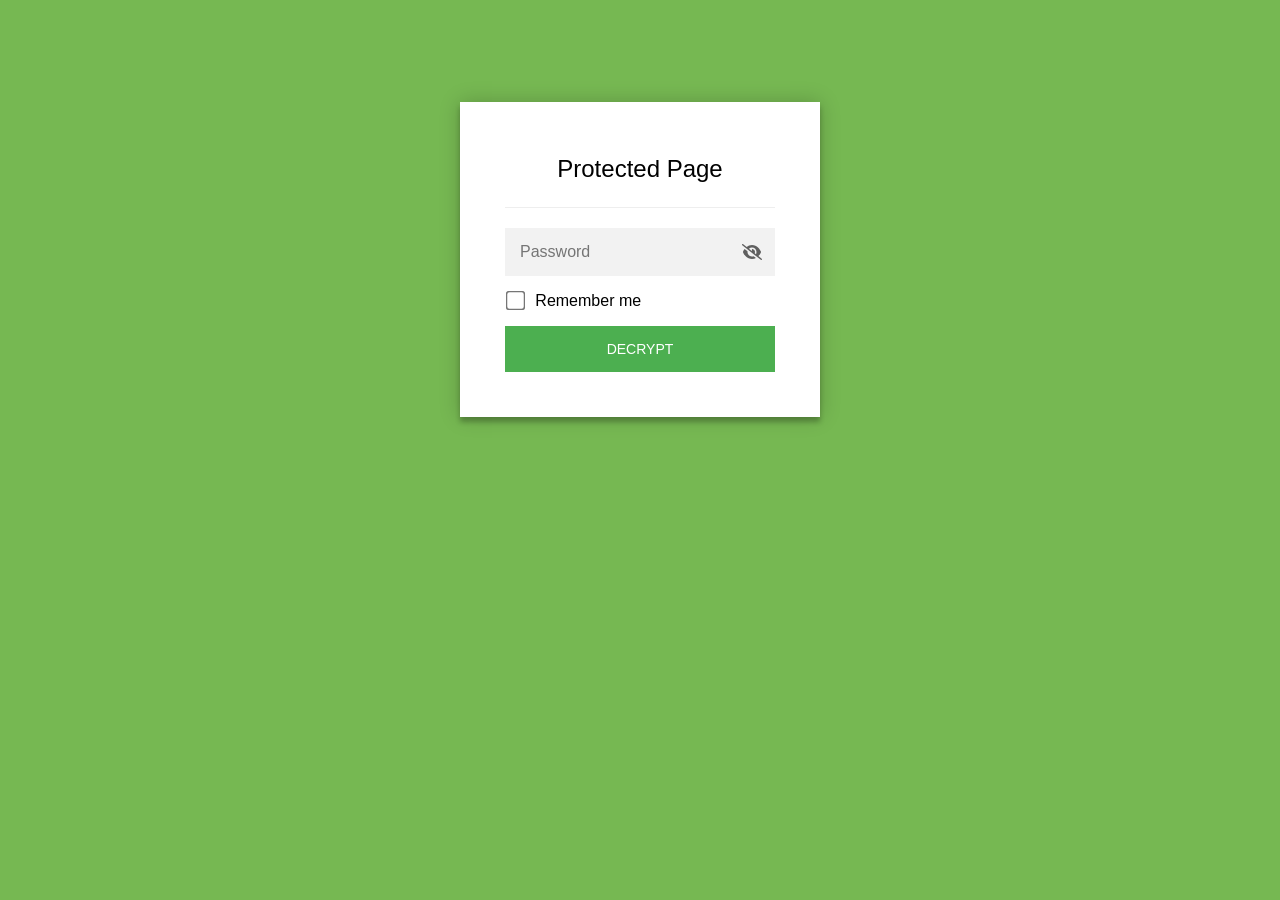
==== commit 5bc8c5cf: "部署 Svelte app(相對路徑+加密)到 docs：滿版修正、取代舊單檔版 Co-Authored-By: Claude Opus 4.8 (1M context) <noreply@anthr" ====
--- a/docs/index.html
+++ b/docs/index.html
@@ -1,62 +1,892 @@
 <!DOCTYPE html>
-<html lang="zh-Hant">
-  <head>
-    <meta charset="utf-8" />
-    <meta name="viewport" content="width=device-width, initial-scale=1.0, viewport-fit=cover" />
-    <title>ACE 職涯精靈・原型</title>
-    <style>
-      :root { color-scheme: light; }
-      * { box-sizing: border-box; }
-      html, body { margin: 0; height: 100%; }
-      body {
-        min-height: 100dvh;
-        display: flex; flex-direction: column;
-        align-items: center; justify-content: center;
-        gap: 28px; padding: 32px 24px;
-        font-family: "PingFang TC", "Noto Sans TC", system-ui, -apple-system, sans-serif;
-        color: #1f1b16;
-        background:
-          radial-gradient(circle at 16% 18%, rgba(255, 120, 0, 0.16), transparent 30%),
-          radial-gradient(circle at 84% 80%, rgba(48, 160, 117, 0.12), transparent 32%),
-          #efeae1;
-      }
-      .head { text-align: center; }
-      .head h1 { margin: 0 0 6px; font-size: 22px; font-weight: 800; letter-spacing: 0.02em; }
-      .head p { margin: 0; font-size: 14px; color: #7a7269; }
-      .links { display: flex; flex-direction: column; gap: 14px; width: 100%; max-width: 360px; }
-      a.card {
-        position: relative;
-        display: flex; flex-direction: column; gap: 4px;
-        padding: 18px 44px 18px 20px; border-radius: 16px;
-        background: #fff; text-decoration: none; color: inherit;
-        box-shadow: 0 8px 24px rgba(47, 34, 20, 0.12);
-        border: 1px solid rgba(0, 0, 0, 0.05);
-        transition: transform 0.15s ease;
-      }
-      a.card:active { transform: scale(0.98); }
-      a.card .t { font-size: 18px; font-weight: 800; }
-      a.card .d { font-size: 13px; color: #7a7269; }
-      a.card .arrow { position: absolute; right: 20px; top: 50%; transform: translateY(-50%); font-size: 20px; color: #ff7800; }
-      .note { font-size: 12px; color: #9a938b; text-align: center; max-width: 360px; line-height: 1.6; }
-    </style>
-  </head>
-  <body>
-    <div class="head">
-      <h1>ACE 職涯精靈・流程原型</h1>
-      <p>請選擇要查看的版本</p>
-    </div>
-    <nav class="links">
-      <a class="card" href="./first-login.html">
-        <span class="t">首次登入</span>
-        <span class="d">第一次進入「關於我」的引導流程</span>
-        <span class="arrow">→</span>
-      </a>
-      <a class="card" href="./second-login.html">
-        <span class="t">第二次登入</span>
-        <span class="d">回訪時的流程</span>
-        <span class="arrow">→</span>
-      </a>
-    </nav>
-    <p class="note">進入後需輸入密碼才能瀏覽。建議用 iPhone 開啟，或「加入主畫面」當作 App 全螢幕檢視。</p>
-  </body>
+<html class="staticrypt-html">
+    <head>
+        <meta charset="utf-8" />
+        <title>Protected Page</title>
+        <meta name="viewport" content="width=device-width, initial-scale=1" />
+
+        <!-- do not cache this page -->
+        <meta http-equiv="cache-control" content="max-age=0" />
+        <meta http-equiv="cache-control" content="no-cache" />
+        <meta http-equiv="expires" content="0" />
+        <meta http-equiv="expires" content="Tue, 01 Jan 1980 1:00:00 GMT" />
+        <meta http-equiv="pragma" content="no-cache" />
+
+        <style>
+            .staticrypt-hr {
+                margin-top: 20px;
+                margin-bottom: 20px;
+                border: 0;
+                border-top: 1px solid #eee;
+            }
+
+            .staticrypt-page {
+                width: 360px;
+                padding: 8% 0 0;
+                margin: auto;
+                box-sizing: border-box;
+            }
+
+            .staticrypt-form {
+                position: relative;
+                z-index: 1;
+                background: #ffffff;
+                max-width: 360px;
+                margin: 0 auto 100px;
+                padding: 45px;
+                text-align: center;
+                box-shadow: 0 0 20px 0 rgba(0, 0, 0, 0.2), 0 5px 5px 0 rgba(0, 0, 0, 0.24);
+            }
+
+            .staticrypt-form input[type="password"],
+            input[type="text"] {
+                background: inherit;
+                border: 0;
+                box-sizing: border-box; /* This ensures padding is included in the total width */
+                font-size: 14px;
+                outline: 0;
+                padding: 15px 30px 15px 15px; /* Adjust the padding to ensure there is space for the icon */
+                width: 100%;
+            }
+
+            .staticrypt-password-container {
+                position: relative;
+                outline: 0;
+                background: #f2f2f2;
+                width: 100%;
+                border: 0;
+                margin: 0 0 15px;
+                box-sizing: border-box;
+            }
+
+            .staticrypt-toggle-password-visibility {
+                cursor: pointer;
+                height: 20px;
+                opacity: 60%;
+                padding: 13px;
+                position: absolute;
+                right: 0;
+                top: 50%;
+                transform: translateY(-50%);
+                width: 20px;
+            }
+
+            .staticrypt-form .staticrypt-decrypt-button {
+                text-transform: uppercase;
+                outline: 0;
+                background: #4CAF50;
+                width: 100%;
+                border: 0;
+                padding: 15px;
+                color: #ffffff;
+                font-size: 14px;
+                cursor: pointer;
+            }
+
+            .staticrypt-form .staticrypt-decrypt-button:hover,
+            .staticrypt-form .staticrypt-decrypt-button:active,
+            .staticrypt-form .staticrypt-decrypt-button:focus {
+                background: #4CAF50;
+                filter: brightness(92%);
+            }
+
+            .staticrypt-html {
+                height: 100%;
+            }
+
+            .staticrypt-body {
+                height: 100%;
+                margin: 0;
+            }
+
+            .staticrypt-content {
+                height: 100%;
+                margin-bottom: 1em;
+                background: #76B852;
+                font-family: "Arial", sans-serif;
+                -webkit-font-smoothing: antialiased;
+                -moz-osx-font-smoothing: grayscale;
+            }
+
+            .staticrypt-instructions {
+                margin-top: -1em;
+                margin-bottom: 1em;
+            }
+
+            .staticrypt-title {
+                font-size: 1.5em;
+            }
+
+            label.staticrypt-remember {
+                display: flex;
+                align-items: center;
+                margin-bottom: 1em;
+            }
+
+            .staticrypt-remember input[type="checkbox"] {
+                transform: scale(1.5);
+                margin-right: 1em;
+            }
+
+            .hidden {
+                display: none !important;
+            }
+
+            .staticrypt-spinner-container {
+                height: 100%;
+                display: flex;
+                align-items: center;
+                justify-content: center;
+            }
+
+            .staticrypt-spinner {
+                display: inline-block;
+                width: 2rem;
+                height: 2rem;
+                vertical-align: text-bottom;
+                border: 0.25em solid gray;
+                border-right-color: transparent;
+                border-radius: 50%;
+                -webkit-animation: spinner-border 0.75s linear infinite;
+                animation: spinner-border 0.75s linear infinite;
+                animation-duration: 0.75s;
+                animation-timing-function: linear;
+                animation-delay: 0s;
+                animation-iteration-count: infinite;
+                animation-direction: normal;
+                animation-fill-mode: none;
+                animation-play-state: running;
+                animation-name: spinner-border;
+            }
+
+            @keyframes spinner-border {
+                100% {
+                    transform: rotate(360deg);
+                }
+            }
+
+            @media screen and (-webkit-min-device-pixel-ratio: 0) {
+                .staticrypt-form input[type="password"],
+                input[type="text"] {
+                    font-size: 16px;
+                }
+            }
+        </style>
+    </head>
+
+    <body class="staticrypt-body">
+        <div id="staticrypt_loading" class="staticrypt-spinner-container">
+            <div class="staticrypt-spinner"></div>
+        </div>
+
+        <div id="staticrypt_content" class="staticrypt-content hidden">
+            <div class="staticrypt-page">
+                <div class="staticrypt-form">
+                    <div class="staticrypt-instructions">
+                        <p class="staticrypt-title">Protected Page</p>
+                        <p></p>
+                    </div>
+
+                    <hr class="staticrypt-hr" />
+
+                    <form id="staticrypt-form" action="#" method="post">
+                        <div class="staticrypt-password-container">
+                            <input
+                                id="staticrypt-password"
+                                type="password"
+                                name="password"
+                                placeholder="Password"
+                                autofocus
+                            />
+
+                            <img
+                                class="staticrypt-toggle-password-visibility"
+                                alt="Show password"
+                                title="Show password"
+                                src="[data-uri]"
+                            />
+                        </div>
+
+                        <label id="staticrypt-remember-label" class="staticrypt-remember hidden">
+                            <input id="staticrypt-remember" type="checkbox" name="remember" />
+                            Remember me
+                        </label>
+
+                        <input type="submit" class="staticrypt-decrypt-button" value="DECRYPT" />
+                    </form>
+                </div>
+            </div>
+        </div>
+
+        <script>
+            // these variables will be filled when generating the file - the template format is 'variable_name'
+            const staticryptInitiator = ((function(){
+  const exports = {};
+  const cryptoEngine = ((function(){
+  const exports = {};
+  const { subtle } = crypto;
+
+const IV_BITS = 16 * 8;
+const HEX_BITS = 4;
+const ENCRYPTION_ALGO = "AES-CBC";
+
+/**
+ * Translates between utf8 encoded hexadecimal strings
+ * and Uint8Array bytes.
+ */
+const HexEncoder = {
+    /**
+     * hex string -> bytes
+     * @param {string} hexString
+     * @returns {Uint8Array}
+     */
+    parse: function (hexString) {
+        if (hexString.length % 2 !== 0) throw "Invalid hexString";
+        const arrayBuffer = new Uint8Array(hexString.length / 2);
+
+        for (let i = 0; i < hexString.length; i += 2) {
+            const byteValue = parseInt(hexString.substring(i, i + 2), 16);
+            if (isNaN(byteValue)) {
+                throw "Invalid hexString";
+            }
+            arrayBuffer[i / 2] = byteValue;
+        }
+        return arrayBuffer;
+    },
+
+    /**
+     * bytes -> hex string
+     * @param {Uint8Array} bytes
+     * @returns {string}
+     */
+    stringify: function (bytes) {
+        const hexBytes = [];
+
+        for (let i = 0; i < bytes.length; ++i) {
+            let byteString = bytes[i].toString(16);
+            if (byteString.length < 2) {
+                byteString = "0" + byteString;
+            }
+            hexBytes.push(byteString);
+        }
+        return hexBytes.join("");
+    },
+};
+
+/**
+ * Translates between utf8 strings and Uint8Array bytes.
+ */
+const UTF8Encoder = {
+    parse: function (str) {
+        return new TextEncoder().encode(str);
+    },
+
+    stringify: function (bytes) {
+        return new TextDecoder().decode(bytes);
+    },
+};
+
+/**
+ * Salt and encrypt a msg with a password.
+ */
+async function encrypt(msg, hashedPassword) {
+    // Must be 16 bytes, unpredictable, and preferably cryptographically random. However, it need not be secret.
+    // https://developer.mozilla.org/en-US/docs/Web/API/SubtleCrypto/encrypt#parameters
+    const iv = crypto.getRandomValues(new Uint8Array(IV_BITS / 8));
+
+    const key = await subtle.importKey("raw", HexEncoder.parse(hashedPassword), ENCRYPTION_ALGO, false, ["encrypt"]);
+
+    const encrypted = await subtle.encrypt(
+        {
+            name: ENCRYPTION_ALGO,
+            iv: iv,
+        },
+        key,
+        UTF8Encoder.parse(msg)
+    );
+
+    // iv will be 32 hex characters, we prepend it to the ciphertext for use in decryption
+    return HexEncoder.stringify(iv) + HexEncoder.stringify(new Uint8Array(encrypted));
+}
+exports.encrypt = encrypt;
+
+/**
+ * Decrypt a salted msg using a password.
+ *
+ * @param {string} encryptedMsg
+ * @param {string} hashedPassword
+ * @returns {Promise<string>}
+ */
+async function decrypt(encryptedMsg, hashedPassword) {
+    const ivLength = IV_BITS / HEX_BITS;
+    const iv = HexEncoder.parse(encryptedMsg.substring(0, ivLength));
+    const encrypted = encryptedMsg.substring(ivLength);
+
+    const key = await subtle.importKey("raw", HexEncoder.parse(hashedPassword), ENCRYPTION_ALGO, false, ["decrypt"]);
+
+    const outBuffer = await subtle.decrypt(
+        {
+            name: ENCRYPTION_ALGO,
+            iv: iv,
+        },
+        key,
+        HexEncoder.parse(encrypted)
+    );
+
+    return UTF8Encoder.stringify(new Uint8Array(outBuffer));
+}
+exports.decrypt = decrypt;
+
+/**
+ * Salt and hash the password so it can be stored in localStorage without opening a password reuse vulnerability.
+ *
+ * @param {string} password
+ * @param {string} salt
+ * @returns {Promise<string>}
+ */
+async function hashPassword(password, salt) {
+    // we hash the password in multiple steps, each adding more iterations. This is because we used to allow less
+    // iterations, so for backward compatibility reasons, we need to support going from that to more iterations.
+    let hashedPassword = await hashLegacyRound(password, salt);
+
+    hashedPassword = await hashSecondRound(hashedPassword, salt);
+
+    return hashThirdRound(hashedPassword, salt);
+}
+exports.hashPassword = hashPassword;
+
+/**
+ * This hashes the password with 1k iterations. This is a low number, we need this function to support backwards
+ * compatibility.
+ *
+ * @param {string} password
+ * @param {string} salt
+ * @returns {Promise<string>}
+ */
+function hashLegacyRound(password, salt) {
+    return pbkdf2(password, salt, 1000, "SHA-1");
+}
+exports.hashLegacyRound = hashLegacyRound;
+
+/**
+ * Add a second round of iterations. This is because we used to use 1k, so for backwards compatibility with
+ * remember-me/autodecrypt links, we need to support going from that to more iterations.
+ *
+ * @param hashedPassword
+ * @param salt
+ * @returns {Promise<string>}
+ */
+function hashSecondRound(hashedPassword, salt) {
+    return pbkdf2(hashedPassword, salt, 14000, "SHA-256");
+}
+exports.hashSecondRound = hashSecondRound;
+
+/**
+ * Add a third round of iterations to bring total number to 600k. This is because we used to use 1k, then 15k, so for
+ * backwards compatibility with remember-me/autodecrypt links, we need to support going from that to more iterations.
+ *
+ * @param hashedPassword
+ * @param salt
+ * @returns {Promise<string>}
+ */
+function hashThirdRound(hashedPassword, salt) {
+    return pbkdf2(hashedPassword, salt, 585000, "SHA-256");
+}
+exports.hashThirdRound = hashThirdRound;
+
+/**
+ * Salt and hash the password so it can be stored in localStorage without opening a password reuse vulnerability.
+ *
+ * @param {string} password
+ * @param {string} salt
+ * @param {int} iterations
+ * @param {string} hashAlgorithm
+ * @returns {Promise<string>}
+ */
+async function pbkdf2(password, salt, iterations, hashAlgorithm) {
+    const key = await subtle.importKey("raw", UTF8Encoder.parse(password), "PBKDF2", false, ["deriveBits"]);
+
+    const keyBytes = await subtle.deriveBits(
+        {
+            name: "PBKDF2",
+            hash: hashAlgorithm,
+            iterations,
+            salt: UTF8Encoder.parse(salt),
+        },
+        key,
+        256
+    );
+
+    return HexEncoder.stringify(new Uint8Array(keyBytes));
+}
+
+function generateRandomSalt() {
+    const bytes = crypto.getRandomValues(new Uint8Array(128 / 8));
+
+    return HexEncoder.stringify(new Uint8Array(bytes));
+}
+exports.generateRandomSalt = generateRandomSalt;
+
+async function signMessage(hashedPassword, message) {
+    const key = await subtle.importKey(
+        "raw",
+        HexEncoder.parse(hashedPassword),
+        {
+            name: "HMAC",
+            hash: "SHA-256",
+        },
+        false,
+        ["sign"]
+    );
+    const signature = await subtle.sign("HMAC", key, UTF8Encoder.parse(message));
+
+    return HexEncoder.stringify(new Uint8Array(signature));
+}
+exports.signMessage = signMessage;
+
+function getRandomAlphanum() {
+    const possibleCharacters = "abcdefghijklmnopqrstuvwxyzABCDEFGHIJKLMNOPQRSTUVWXYZ0123456789";
+
+    let byteArray;
+    let parsedInt;
+
+    // Keep generating new random bytes until we get a value that falls
+    // within a range that can be evenly divided by possibleCharacters.length
+    do {
+        byteArray = crypto.getRandomValues(new Uint8Array(1));
+        // extract the lowest byte to get an int from 0 to 255 (probably unnecessary, since we're only generating 1 byte)
+        parsedInt = byteArray[0] & 0xff;
+    } while (parsedInt >= 256 - (256 % possibleCharacters.length));
+
+    // Take the modulo of the parsed integer to get a random number between 0 and totalLength - 1
+    const randomIndex = parsedInt % possibleCharacters.length;
+
+    return possibleCharacters[randomIndex];
+}
+
+/**
+ * Generate a random string of a given length.
+ *
+ * @param {int} length
+ * @returns {string}
+ */
+function generateRandomString(length) {
+    let randomString = "";
+
+    for (let i = 0; i < length; i++) {
+        randomString += getRandomAlphanum();
+    }
+
+    return randomString;
+}
+exports.generateRandomString = generateRandomString;
+
+  return exports;
+})());
+const codec = ((function(){
+  const exports = {};
+  /**
+ * Initialize the codec with the provided cryptoEngine - this return functions to encode and decode messages.
+ *
+ * @param cryptoEngine - the engine to use for encryption / decryption
+ */
+function init(cryptoEngine) {
+    const exports = {};
+
+    /**
+     * Top-level function for encoding a message.
+     * Includes password hashing, encryption, and signing.
+     *
+     * @param {string} msg
+     * @param {string} password
+     * @param {string} salt
+     *
+     * @returns {string} The encoded text
+     */
+    async function encode(msg, password, salt) {
+        const hashedPassword = await cryptoEngine.hashPassword(password, salt);
+
+        const encrypted = await cryptoEngine.encrypt(msg, hashedPassword);
+
+        // we use the hashed password in the HMAC because this is effectively what will be used a password (so we can store
+        // it in localStorage safely, we don't use the clear text password)
+        const hmac = await cryptoEngine.signMessage(hashedPassword, encrypted);
+
+        return hmac + encrypted;
+    }
+    exports.encode = encode;
+
+    /**
+     * Encode using a password that has already been hashed. This is useful to encode multiple messages in a row, that way
+     * we don't need to hash the password multiple times.
+     *
+     * @param {string} msg
+     * @param {string} hashedPassword
+     *
+     * @returns {string} The encoded text
+     */
+    async function encodeWithHashedPassword(msg, hashedPassword) {
+        const encrypted = await cryptoEngine.encrypt(msg, hashedPassword);
+
+        // we use the hashed password in the HMAC because this is effectively what will be used a password (so we can store
+        // it in localStorage safely, we don't use the clear text password)
+        const hmac = await cryptoEngine.signMessage(hashedPassword, encrypted);
+
+        return hmac + encrypted;
+    }
+    exports.encodeWithHashedPassword = encodeWithHashedPassword;
+
+    /**
+     * Top-level function for decoding a message.
+     * Includes signature check and decryption.
+     *
+     * @param {string} signedMsg
+     * @param {string} hashedPassword
+     * @param {string} salt
+     * @param {int} backwardCompatibleAttempt
+     * @param {string} originalPassword
+     *
+     * @returns {Object} {success: true, decoded: string} | {success: false, message: string}
+     */
+    async function decode(signedMsg, hashedPassword, salt, backwardCompatibleAttempt = 0, originalPassword = "") {
+        const encryptedHMAC = signedMsg.substring(0, 64);
+        const encryptedMsg = signedMsg.substring(64);
+        const decryptedHMAC = await cryptoEngine.signMessage(hashedPassword, encryptedMsg);
+
+        if (decryptedHMAC !== encryptedHMAC) {
+            // we have been raising the number of iterations in the hashing algorithm multiple times, so to support the old
+            // remember-me/autodecrypt links we need to try bringing the old hashes up to speed.
+            originalPassword = originalPassword || hashedPassword;
+            if (backwardCompatibleAttempt === 0) {
+                const updatedHashedPassword = await cryptoEngine.hashThirdRound(originalPassword, salt);
+
+                return decode(signedMsg, updatedHashedPassword, salt, backwardCompatibleAttempt + 1, originalPassword);
+            }
+            if (backwardCompatibleAttempt === 1) {
+                let updatedHashedPassword = await cryptoEngine.hashSecondRound(originalPassword, salt);
+                updatedHashedPassword = await cryptoEngine.hashThirdRound(updatedHashedPassword, salt);
+
+                return decode(signedMsg, updatedHashedPassword, salt, backwardCompatibleAttempt + 1, originalPassword);
+            }
+
+            return { success: false, message: "Signature mismatch" };
+        }
+
+        return {
+            success: true,
+            decoded: await cryptoEngine.decrypt(encryptedMsg, hashedPassword),
+        };
+    }
+    exports.decode = decode;
+
+    return exports;
+}
+exports.init = init;
+
+  return exports;
+})());
+const decode = codec.init(cryptoEngine).decode;
+
+/**
+ * Initialize the staticrypt module, that exposes functions callbable by the password_template.
+ *
+ * @param {{
+ *  staticryptEncryptedMsgUniqueVariableName: string,
+ *  isRememberEnabled: boolean,
+ *  rememberDurationInDays: number,
+ *  staticryptSaltUniqueVariableName: string,
+ * }} staticryptConfig - object of data that is stored on the password_template at encryption time.
+ *
+ * @param {{
+ *  rememberExpirationKey: string,
+ *  rememberPassphraseKey: string,
+ *  replaceHtmlCallback: function,
+ *  clearLocalStorageCallback: function,
+ * }} templateConfig - object of data that can be configured by a custom password_template.
+ */
+function init(staticryptConfig, templateConfig) {
+    const exports = {};
+
+    /**
+     * Decrypt our encrypted page, replace the whole HTML.
+     *
+     * @param {string} hashedPassword
+     * @returns {Promise<boolean>}
+     */
+    async function decryptAndReplaceHtml(hashedPassword) {
+        const { staticryptEncryptedMsgUniqueVariableName, staticryptSaltUniqueVariableName } = staticryptConfig;
+        const { replaceHtmlCallback } = templateConfig;
+
+        const result = await decode(
+            staticryptEncryptedMsgUniqueVariableName,
+            hashedPassword,
+            staticryptSaltUniqueVariableName
+        );
+        if (!result.success) {
+            return false;
+        }
+        const plainHTML = result.decoded;
+
+        // if the user configured a callback call it, otherwise just replace the whole HTML
+        if (typeof replaceHtmlCallback === "function") {
+            replaceHtmlCallback(plainHTML);
+        } else {
+            document.write(plainHTML);
+            document.close();
+        }
+
+        return true;
+    }
+
+    /**
+     * Attempt to decrypt the page and replace the whole HTML.
+     *
+     * @param {string} password
+     * @param {boolean} isRememberChecked
+     *
+     * @returns {Promise<{isSuccessful: boolean, hashedPassword?: string}>} - we return an object, so that if we want to
+     *   expose more information in the future we can do it without breaking the password_template
+     */
+    async function handleDecryptionOfPage(password, isRememberChecked) {
+        const { staticryptSaltUniqueVariableName } = staticryptConfig;
+
+        // decrypt and replace the whole page
+        const hashedPassword = await cryptoEngine.hashPassword(password, staticryptSaltUniqueVariableName);
+        return handleDecryptionOfPageFromHash(hashedPassword, isRememberChecked);
+    }
+    exports.handleDecryptionOfPage = handleDecryptionOfPage;
+
+    async function handleDecryptionOfPageFromHash(hashedPassword, isRememberChecked) {
+        const { isRememberEnabled, rememberDurationInDays } = staticryptConfig;
+        const { rememberExpirationKey, rememberPassphraseKey } = templateConfig;
+
+        const isDecryptionSuccessful = await decryptAndReplaceHtml(hashedPassword);
+
+        if (!isDecryptionSuccessful) {
+            return {
+                isSuccessful: false,
+                hashedPassword,
+            };
+        }
+
+        // remember the hashedPassword and set its expiration if necessary
+        if (isRememberEnabled && isRememberChecked) {
+            window.localStorage.setItem(rememberPassphraseKey, hashedPassword);
+
+            // set the expiration if the duration isn't 0 (meaning no expiration)
+            if (rememberDurationInDays > 0) {
+                window.localStorage.setItem(
+                    rememberExpirationKey,
+                    (new Date().getTime() + rememberDurationInDays * 24 * 60 * 60 * 1000).toString()
+                );
+            }
+        }
+
+        return {
+            isSuccessful: true,
+            hashedPassword,
+        };
+    }
+    exports.handleDecryptionOfPageFromHash = handleDecryptionOfPageFromHash;
+
+    /**
+     * Clear localstorage from staticrypt related values
+     */
+    function clearLocalStorage() {
+        const { clearLocalStorageCallback, rememberExpirationKey, rememberPassphraseKey } = templateConfig;
+
+        if (typeof clearLocalStorageCallback === "function") {
+            clearLocalStorageCallback();
+        } else {
+            localStorage.removeItem(rememberPassphraseKey);
+            localStorage.removeItem(rememberExpirationKey);
+        }
+    }
+
+    async function handleDecryptOnLoad() {
+        let isSuccessful = await decryptOnLoadFromUrl();
+
+        if (!isSuccessful) {
+            isSuccessful = await decryptOnLoadFromRememberMe();
+        }
+
+        return { isSuccessful };
+    }
+    exports.handleDecryptOnLoad = handleDecryptOnLoad;
+
+    /**
+     * Clear storage if we are logging out
+     *
+     * @returns {boolean} - whether we logged out
+     */
+    function logoutIfNeeded() {
+        const logoutKey = "staticrypt_logout";
+
+        // handle logout through query param
+        const queryParams = new URLSearchParams(window.location.search);
+        if (queryParams.has(logoutKey)) {
+            clearLocalStorage();
+            return true;
+        }
+
+        // handle logout through URL fragment
+        const hash = window.location.hash.substring(1);
+        if (hash.includes(logoutKey)) {
+            clearLocalStorage();
+            return true;
+        }
+
+        return false;
+    }
+
+    /**
+     * To be called on load: check if we want to try to decrypt and replace the HTML with the decrypted content, and
+     * try to do it if needed.
+     *
+     * @returns {Promise<boolean>} true if we derypted and replaced the whole page, false otherwise
+     */
+    async function decryptOnLoadFromRememberMe() {
+        const { rememberDurationInDays } = staticryptConfig;
+        const { rememberExpirationKey, rememberPassphraseKey } = templateConfig;
+
+        // if we are login out, terminate
+        if (logoutIfNeeded()) {
+            return false;
+        }
+
+        // if there is expiration configured, check if we're not beyond the expiration
+        if (rememberDurationInDays && rememberDurationInDays > 0) {
+            const expiration = localStorage.getItem(rememberExpirationKey),
+                isExpired = expiration && new Date().getTime() > parseInt(expiration);
+
+            if (isExpired) {
+                clearLocalStorage();
+                return false;
+            }
+        }
+
+        const hashedPassword = localStorage.getItem(rememberPassphraseKey);
+
+        if (hashedPassword) {
+            // try to decrypt
+            const isDecryptionSuccessful = await decryptAndReplaceHtml(hashedPassword);
+
+            // if the decryption is unsuccessful the password might be wrong - silently clear the saved data and let
+            // the user fill the password form again
+            if (!isDecryptionSuccessful) {
+                clearLocalStorage();
+                return false;
+            }
+
+            return true;
+        }
+
+        return false;
+    }
+
+    async function decryptOnLoadFromUrl() {
+        const passwordKey = "staticrypt_pwd";
+        const rememberMeKey = "remember_me";
+
+        // try to get the password from the query param (for backward compatibility - we now want to avoid this method,
+        // since it sends the hashed password to the server which isn't needed)
+        const queryParams = new URLSearchParams(window.location.search);
+        const hashedPasswordQuery = queryParams.get(passwordKey);
+        const rememberMeQuery = queryParams.get(rememberMeKey);
+
+        const urlFragment = window.location.hash.substring(1);
+        // get the password from the url fragment
+        const hashedPasswordRegexMatch = urlFragment.match(new RegExp(passwordKey + "=([^&]*)"));
+        const hashedPasswordFragment = hashedPasswordRegexMatch ? hashedPasswordRegexMatch[1] : null;
+        const rememberMeFragment = urlFragment.includes(rememberMeKey);
+
+        const hashedPassword = hashedPasswordFragment || hashedPasswordQuery;
+        const rememberMe = rememberMeFragment || rememberMeQuery;
+
+        if (hashedPassword) {
+            return handleDecryptionOfPageFromHash(hashedPassword, rememberMe);
+        }
+
+        return false;
+    }
+
+    return exports;
+}
+exports.init = init;
+
+  return exports;
+})());
+            const templateError = "Bad password!",
+                templateToggleAltShow = "Show password",
+                templateToggleAltHide = "Hide password",
+                isRememberEnabled = true,
+                staticryptConfig = {"staticryptEncryptedMsgUniqueVariableName":"[base64]","isRememberEnabled":true,"rememberDurationInDays":0,"staticryptSaltUniqueVariableName":"d13620ea4d535f14edcb25c31ee3acfb"};
+
+            // you can edit these values to customize some of the behavior of StatiCrypt
+            const templateConfig = {
+                rememberExpirationKey: "staticrypt_expiration",
+                rememberPassphraseKey: "staticrypt_passphrase",
+                replaceHtmlCallback: null,
+                clearLocalStorageCallback: null,
+            };
+
+            // init the staticrypt engine
+            const staticrypt = staticryptInitiator.init(staticryptConfig, templateConfig);
+
+            // try to automatically decrypt on load if there is a saved password
+            window.onload = async function () {
+                const { isSuccessful } = await staticrypt.handleDecryptOnLoad();
+
+                // if we didn't decrypt anything on load, show the password prompt. Otherwise the content has already been
+                // replaced, no need to do anything
+                if (!isSuccessful) {
+                    // hide loading screen
+                    document.getElementById("staticrypt_loading").classList.add("hidden");
+                    document.getElementById("staticrypt_content").classList.remove("hidden");
+                    document.getElementById("staticrypt-password").focus();
+
+                    // show the remember me checkbox
+                    if (isRememberEnabled) {
+                        document.getElementById("staticrypt-remember-label").classList.remove("hidden");
+                    }
+                }
+            };
+
+            // toggle password visibility
+            const toggleIcon = document.querySelector(".staticrypt-toggle-password-visibility");
+            // these two icons are coming from FontAwesome
+            const imgSrcEyeClosed =
+                "[data-uri]";
+            const imgSrcEyeOpened =
+                "[data-uri]";
+            toggleIcon.addEventListener("click", function () {
+                const passwordInput = document.getElementById("staticrypt-password");
+                if (passwordInput.type === "password") {
+                    passwordInput.type = "text";
+                    toggleIcon.src = imgSrcEyeOpened;
+                    toggleIcon.alt = templateToggleAltHide;
+                    toggleIcon.title = templateToggleAltHide;
+                } else {
+                    passwordInput.type = "password";
+                    toggleIcon.src = imgSrcEyeClosed;
+                    toggleIcon.alt = templateToggleAltShow;
+                    toggleIcon.title = templateToggleAltShow;
+                }
+            });
+
+            // handle password form submission
+            document.getElementById("staticrypt-form").addEventListener("submit", async function (e) {
+                e.preventDefault();
+
+                const password = document.getElementById("staticrypt-password").value,
+                    isRememberChecked = document.getElementById("staticrypt-remember").checked;
+
+                const { isSuccessful } = await staticrypt.handleDecryptionOfPage(password, isRememberChecked);
+
+                if (!isSuccessful) {
+                    alert(templateError);
+                }
+            });
+        </script>
+    </body>
 </html>
